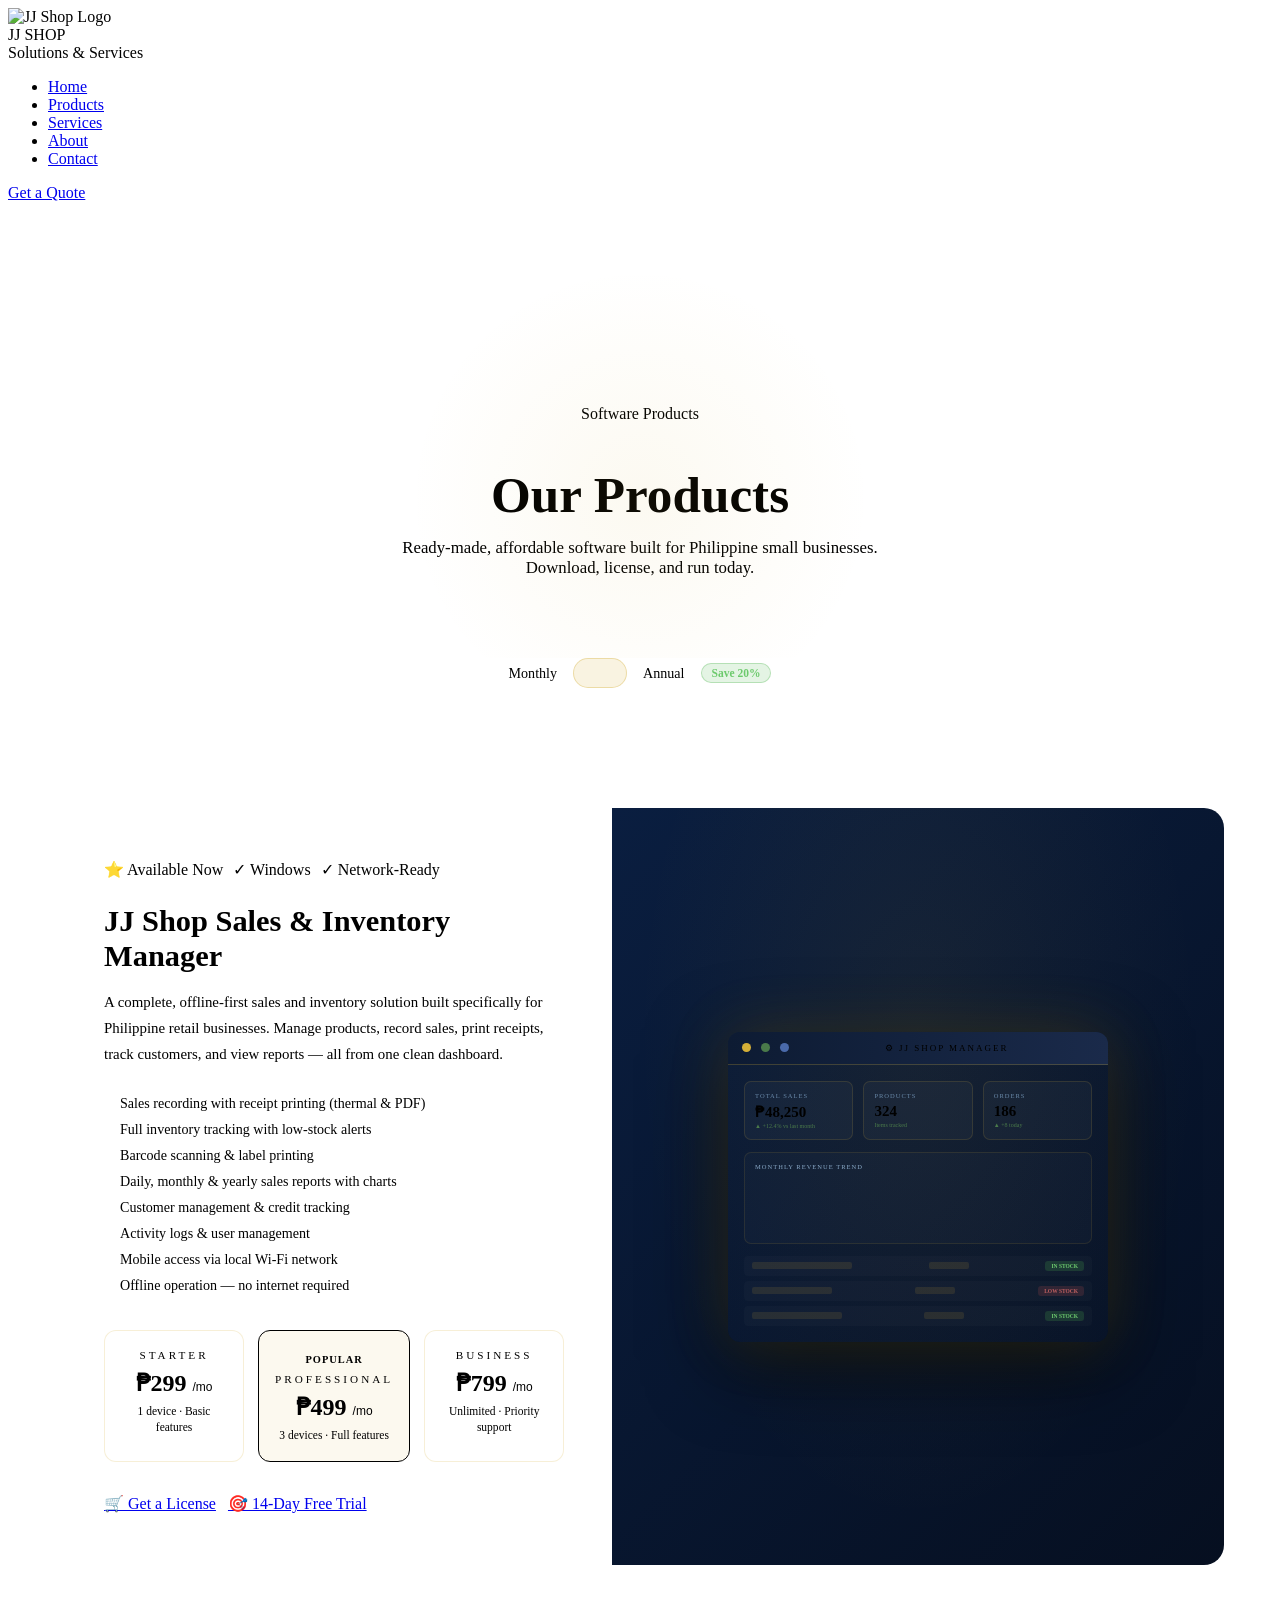
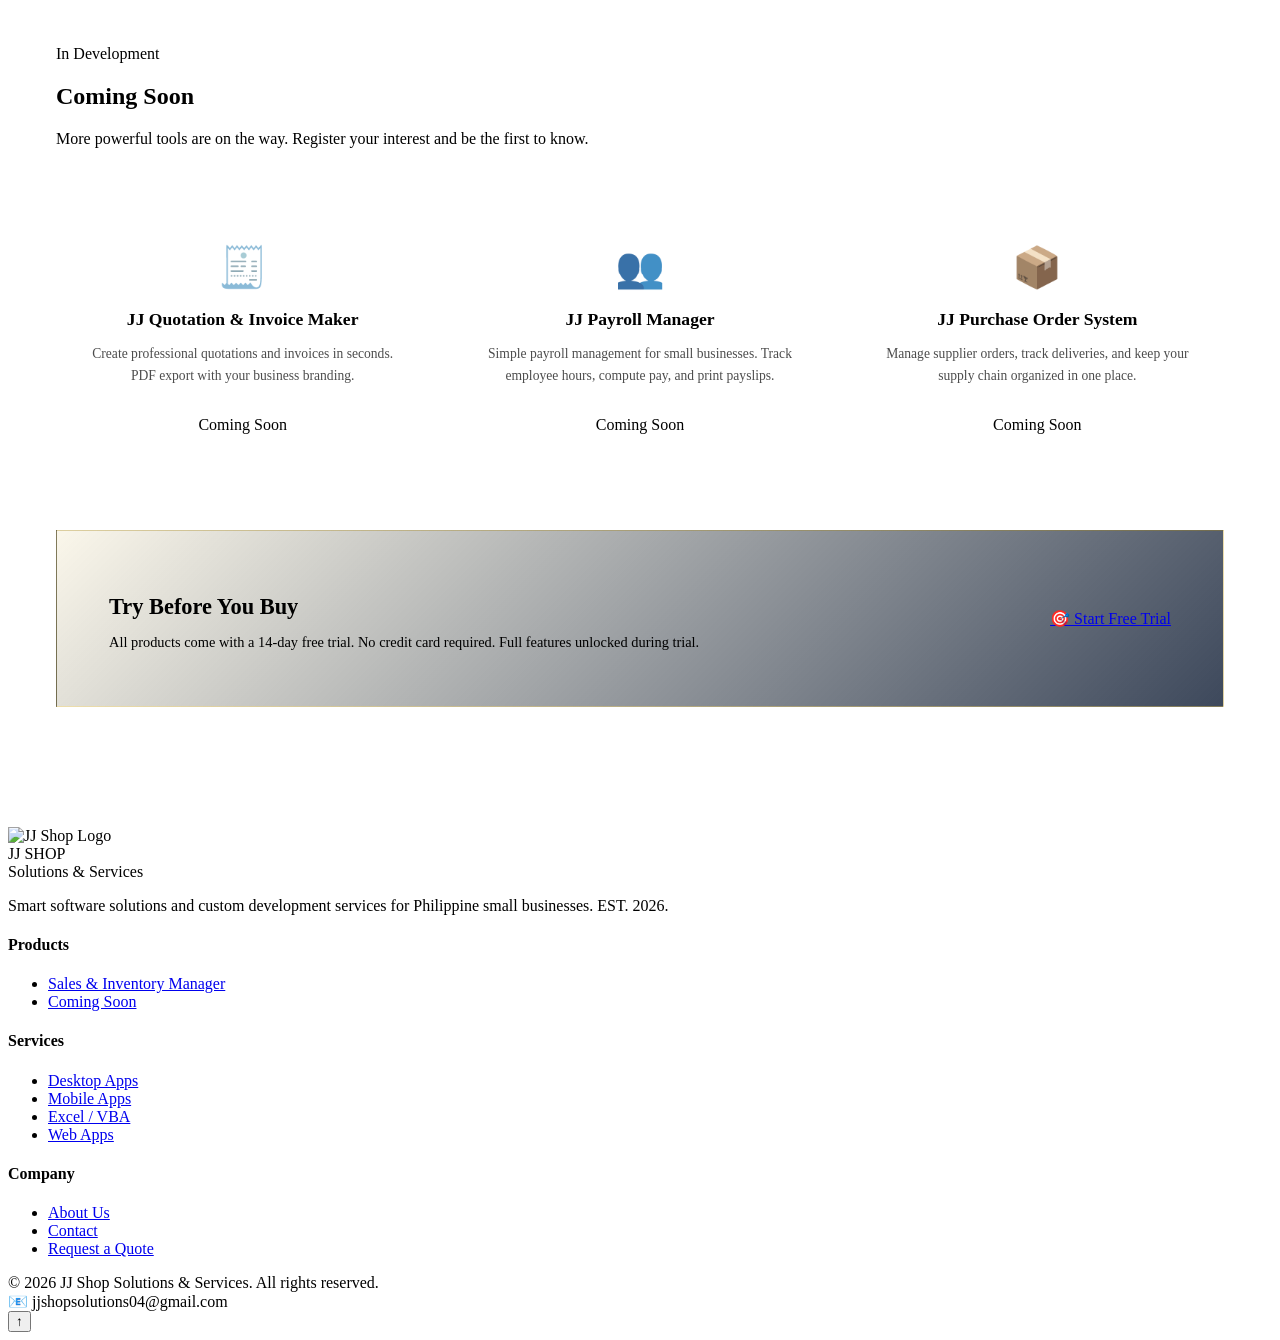
==== products.html @ ff776756 "Deploy website: products.html" ====
<!DOCTYPE html>
<html lang="en">
<head>
  <meta charset="UTF-8">
  <meta name="viewport" content="width=device-width, initial-scale=1.0">
  <title>Products — JJ Shop Solutions & Services</title>
  <meta name="description" content="Browse JJ Shop's ready-made business software. The Sales & Inventory Manager app is now available. More apps coming soon.">
  <link rel="icon" type="image/png" href="assets/img/icon-192.png">
  <link rel="stylesheet" href="assets/style.css">
  <style>
    /* PAGE HEADER */
    .page-hero {
      padding:160px 48px 80px; text-align:center;
      background:radial-gradient(ellipse at 50% 60%, var(--navy-mid) 0%, var(--navy) 70%);
      position:relative; z-index:1; overflow:hidden;
    }
    .page-hero h1 { font-size:clamp(2rem,4vw,3.2rem); margin-bottom:14px; }
    .page-hero p { font-size:1.05rem; color:var(--text-muted); max-width:540px; margin:0 auto; }
    .hero-glow { position:absolute; top:10%; left:50%; transform:translateX(-50%);
      width:500px; height:500px; pointer-events:none;
      background:radial-gradient(circle,rgba(212,175,55,0.07) 0%,transparent 65%); }

    /* PRICING TOGGLE */
    .pricing-toggle-wrap {
      display:flex; align-items:center; justify-content:center; gap:16px;
      margin:0 auto 60px; z-index:1; position:relative;
    }
    .toggle-label { font-size:0.88rem; color:var(--text-muted); font-weight:500; }
    .toggle-label.active { color:var(--gold); }
    .toggle-switch {
      width:52px; height:28px; background:rgba(212,175,55,0.15);
      border:1.5px solid rgba(212,175,55,0.35); border-radius:30px;
      cursor:pointer; position:relative; transition:var(--transition);
    }
    .toggle-switch::after {
      content:''; position:absolute; top:3px; left:3px;
      width:18px; height:18px; border-radius:50%;
      background:var(--gold); transition:var(--transition);
    }
    .toggle-switch.annual::after { transform:translateX(24px); }
    .save-badge {
      background:rgba(74,180,74,0.15); color:#6dca6d;
      border:1px solid rgba(74,180,74,0.3); border-radius:20px;
      padding:3px 10px; font-size:0.72rem; font-weight:600;
    }

    /* PRODUCTS SECTION */
    .products-section {
      padding:60px 48px 120px; max-width:1200px; margin:0 auto;
      position:relative; z-index:1;
    }

    /* PRODUCT CARD */
    .product-card {
      background:var(--glass); border:1px solid var(--glass-border);
      border-radius:20px; backdrop-filter:blur(20px);
      display:grid; grid-template-columns:1fr 1.1fr;
      overflow:hidden; margin-bottom:40px; transition:var(--transition);
    }
    .product-card:hover { box-shadow:0 16px 60px rgba(212,175,55,0.15); transform:translateY(-3px); }
    .product-info { padding:52px 48px; }
    .product-badges { display:flex; gap:10px; margin-bottom:20px; flex-wrap:wrap; }
    .product-title { font-size:1.9rem; margin-bottom:12px; }
    .product-desc { color:var(--text-muted); font-size:0.93rem; line-height:1.75; margin-bottom:28px; }
    .product-feats { display:flex; flex-direction:column; gap:9px; margin-bottom:36px; }
    .product-feat { display:flex; align-items:center; gap:10px; font-size:0.88rem; color:var(--text-muted); }
    .feat-dot { width:6px; height:6px; border-radius:50%; background:var(--gold); flex-shrink:0; }

    /* PRICING TIERS */
    .pricing-tiers {
      display:grid; grid-template-columns:1fr 1fr 1fr; gap:14px; margin-bottom:32px;
    }
    .tier {
      background:rgba(255,255,255,0.03); border:1px solid rgba(212,175,55,0.2);
      border-radius:12px; padding:18px 16px; text-align:center;
      transition:var(--transition); cursor:default;
    }
    .tier.featured { border-color:var(--gold); background:rgba(212,175,55,0.08); }
    .tier-name { font-size:0.7rem; letter-spacing:3px; text-transform:uppercase; color:var(--text-muted); margin-bottom:8px; }
    .tier.featured .tier-name { color:var(--gold); }
    .tier-price { font-family:'Cinzel',serif; font-size:1.5rem; color:var(--text); font-weight:700; }
    .tier-price span { font-size:0.75rem; color:var(--text-muted); font-family:'Outfit',sans-serif; font-weight:400; }
    .tier.featured .tier-price { color:var(--gold); }
    .tier-desc { font-size:0.72rem; color:var(--text-muted); margin-top:6px; line-height:1.4; }
    .tier-best { font-size:0.65rem; background:var(--gold); color:#000; border-radius:10px;
      padding:2px 8px; display:inline-block; margin-bottom:6px; font-weight:700; letter-spacing:1px; }

    .product-btns { display:flex; gap:12px; flex-wrap:wrap; }

    /* PRODUCT VISUAL */
    .product-visual {
      background:linear-gradient(135deg,#0a1e40 0%,#060f20 100%);
      display:flex; align-items:center; justify-content:center;
      padding:40px; border-left:1px solid var(--glass-border); position:relative; overflow:hidden;
    }
    .product-visual::before {
      content:''; position:absolute; inset:0;
      background:radial-gradient(ellipse at 50% 30%,rgba(212,175,55,0.07) 0%,transparent 65%);
    }
    .pv-screen {
      width:100%; max-width:380px;
      background:var(--navy-card); border-radius:12px;
      border:1.5px solid var(--navy-border); overflow:hidden;
      box-shadow:0 0 60px rgba(212,175,55,0.18), 0 20px 80px rgba(0,0,0,0.8);
      position:relative; z-index:1;
    }
    .pv-topbar {
      background:linear-gradient(90deg,#0d1b33,#1a2a4a);
      height:32px; display:flex; align-items:center; padding:0 14px;
      border-bottom:1px solid rgba(212,175,55,0.25); gap:10px;
    }
    .pv-dot { width:9px; height:9px; border-radius:50%; }
    .pv-brand { font-family:'Cinzel',serif; font-size:9px; color:var(--gold); letter-spacing:2px; margin-left:auto; margin-right:auto; }
    .pv-body { padding:16px; display:flex; flex-direction:column; gap:12px; }
    .pv-row { display:flex; gap:10px; }
    .pv-kpi {
      flex:1; background:rgba(255,255,255,0.03);
      border:1px solid rgba(212,175,55,0.15); border-radius:7px; padding:10px;
    }
    .pv-kl { font-size:6.5px; color:#6a8aaa; text-transform:uppercase; letter-spacing:1px; margin-bottom:4px; }
    .pv-kv { font-size:15px; font-weight:700; color:var(--gold); }
    .pv-ks { font-size:6px; color:#4a7a4a; margin-top:2px; }
    .pv-chart {
      background:rgba(255,255,255,0.02); border:1px solid rgba(212,175,55,0.12);
      border-radius:7px; padding:10px;
    }
    .pv-ct { font-size:6.5px; color:#8aaac8; text-transform:uppercase; letter-spacing:1px; margin-bottom:8px; }
    .pv-bars { display:flex; align-items:flex-end; height:55px; gap:5px; padding:0 2px; }
    .pv-bar { flex:1; border-radius:2px 2px 0 0; background:linear-gradient(180deg,var(--gold),rgba(212,175,55,0.25)); }
    .pv-bar.hi { background:linear-gradient(180deg,var(--gold-light),var(--gold)); }
    .pv-table { display:flex; flex-direction:column; gap:5px; }
    .pv-tr {
      display:flex; align-items:center; gap:6px; padding:5px 8px;
      background:rgba(255,255,255,0.02); border-radius:4px;
    }
    .pv-tc { height:7px; border-radius:2px; background:rgba(212,175,55,0.12); }
    .pv-badge {
      font-size:5.5px; padding:2px 6px; border-radius:3px;
      font-weight:700; margin-left:auto; white-space:nowrap;
    }
    .pv-badge.g { background:rgba(74,180,74,0.2); color:#6dca6d; }
    .pv-badge.r { background:rgba(180,74,74,0.2); color:#c06060; }

    /* COMING SOON GRID */
    .coming-grid {
      display:grid; grid-template-columns:repeat(3,1fr); gap:24px; margin-top:60px;
    }
    .coming-card {
      background:var(--glass); border:1px solid var(--glass-border);
      border-radius:var(--radius); padding:36px 32px; text-align:center;
      backdrop-filter:blur(20px); transition:var(--transition);
    }
    .coming-card:hover { transform:translateY(-4px); border-color:rgba(212,175,55,0.35); }
    .coming-icon { font-size:2.5rem; margin-bottom:16px; display:block;
      filter:grayscale(0.4); }
    .coming-card h3 { font-size:1.1rem; margin-bottom:10px; color:var(--text-muted); }
    .coming-card p { font-size:0.85rem; color:var(--text-muted); opacity:0.7; line-height:1.6; }
    .coming-card .badge-soon { margin-top:16px; display:inline-block; }

    /* TRIAL BANNER */
    .trial-banner {
      background:linear-gradient(135deg,rgba(212,175,55,0.1),rgba(13,27,51,0.8));
      border:1px solid rgba(212,175,55,0.35); border-radius:var(--radius);
      padding:40px 52px; display:flex; align-items:center;
      justify-content:space-between; gap:24px; flex-wrap:wrap;
      margin:60px 0 0; backdrop-filter:blur(20px);
    }
    .trial-text h3 { font-size:1.4rem; margin-bottom:8px; }
    .trial-text p { color:var(--text-muted); font-size:0.9rem; }

    @media(max-width:900px){
      .page-hero { padding:130px 24px 60px; }
      .product-card { grid-template-columns:1fr; }
      .product-visual { display:none; }
      .product-info { padding:36px 28px; }
      .pricing-tiers { grid-template-columns:1fr; }
      .coming-grid { grid-template-columns:1fr 1fr; }
      .products-section { padding:40px 24px 80px; }
      .trial-banner { padding:28px 24px; }
    }
    @media(max-width:560px){
      .coming-grid { grid-template-columns:1fr; }
    }
  </style>
</head>
<body>

<!-- NAVBAR -->
<nav class="navbar" id="navbar">
  <div class="nav-logo">
    <img src="assets/img/logo.png" alt="JJ Shop Logo">
    <div>
      <div class="nav-logo-text">JJ SHOP</div>
      <div class="nav-logo-sub">Solutions & Services</div>
    </div>
  </div>
  <ul class="nav-links" id="navLinks">
    <li><a href="index.html">Home</a></li>
    <li><a href="products.html" class="active">Products</a></li>
    <li><a href="services.html">Services</a></li>
    <li><a href="about.html">About</a></li>
    <li><a href="contact.html">Contact</a></li>
  </ul>
  <a href="contact.html" class="nav-cta">Get a Quote</a>
  <div class="nav-hamburger" id="hamburger" onclick="toggleNav()">
    <span></span><span></span><span></span>
  </div>
</nav>

<!-- PAGE HERO -->
<section class="page-hero">
  <div class="hero-glow"></div>
  <div class="particles" id="particles"></div>
  <div class="reveal">
    <div class="section-eyebrow">Software Products</div>
    <h1>Our <span class="gold-text">Products</span></h1>
    <p>Ready-made, affordable software built for Philippine small businesses. Download, license, and run today.</p>
  </div>
</section>

<!-- PRICING TOGGLE -->
<div class="pricing-toggle-wrap reveal">
  <span class="toggle-label active" id="lblMonthly">Monthly</span>
  <div class="toggle-switch" id="pricingToggle" onclick="togglePricing()"></div>
  <span class="toggle-label" id="lblAnnual">Annual</span>
  <span class="save-badge">Save 20%</span>
</div>

<!-- PRODUCTS -->
<div class="products-section">

  <!-- INVTY APP CARD -->
  <div class="product-card reveal">
    <div class="product-info">
      <div class="product-badges">
        <span class="badge badge-gold">⭐ Available Now</span>
        <span class="badge badge-green">✓ Windows</span>
        <span class="badge badge-green">✓ Network-Ready</span>
      </div>
      <h2 class="product-title"><span class="gold-text">JJ Shop</span> Sales &amp; Inventory Manager</h2>
      <p class="product-desc">A complete, offline-first sales and inventory solution built specifically for Philippine retail businesses. Manage products, record sales, print receipts, track customers, and view reports — all from one clean dashboard.</p>
      <div class="product-feats">
        <div class="product-feat"><div class="feat-dot"></div>Sales recording with receipt printing (thermal &amp; PDF)</div>
        <div class="product-feat"><div class="feat-dot"></div>Full inventory tracking with low-stock alerts</div>
        <div class="product-feat"><div class="feat-dot"></div>Barcode scanning &amp; label printing</div>
        <div class="product-feat"><div class="feat-dot"></div>Daily, monthly &amp; yearly sales reports with charts</div>
        <div class="product-feat"><div class="feat-dot"></div>Customer management &amp; credit tracking</div>
        <div class="product-feat"><div class="feat-dot"></div>Activity logs &amp; user management</div>
        <div class="product-feat"><div class="feat-dot"></div>Mobile access via local Wi-Fi network</div>
        <div class="product-feat"><div class="feat-dot"></div>Offline operation — no internet required</div>
      </div>

      <div class="pricing-tiers">
        <div class="tier">
          <div class="tier-name">Starter</div>
          <div class="tier-price" data-monthly="₱299" data-annual="₱239">₱299 <span>/mo</span></div>
          <div class="tier-desc">1 device · Basic features</div>
        </div>
        <div class="tier featured">
          <div class="tier-best">POPULAR</div>
          <div class="tier-name">Professional</div>
          <div class="tier-price" data-monthly="₱499" data-annual="₱399">₱499 <span>/mo</span></div>
          <div class="tier-desc">3 devices · Full features</div>
        </div>
        <div class="tier">
          <div class="tier-name">Business</div>
          <div class="tier-price" data-monthly="₱799" data-annual="₱639">₱799 <span>/mo</span></div>
          <div class="tier-desc">Unlimited · Priority support</div>
        </div>
      </div>

      <div class="product-btns">
        <a href="contact.html?product=invty" class="btn btn-primary">🛒 Get a License</a>
        <a href="contact.html?product=invty-trial" class="btn btn-outline">🎯 14-Day Free Trial</a>
      </div>
    </div>

    <div class="product-visual">
      <div class="pv-screen">
        <div class="pv-topbar">
          <div class="pv-dot" style="background:#d4af37;"></div>
          <div class="pv-dot" style="background:#4a7a4a;"></div>
          <div class="pv-dot" style="background:#4a6aaa;"></div>
          <div class="pv-brand">⚙ JJ SHOP MANAGER</div>
        </div>
        <div class="pv-body">
          <div class="pv-row">
            <div class="pv-kpi">
              <div class="pv-kl">Total Sales</div>
              <div class="pv-kv">₱48,250</div>
              <div class="pv-ks">▲ +12.4% vs last month</div>
            </div>
            <div class="pv-kpi">
              <div class="pv-kl">Products</div>
              <div class="pv-kv">324</div>
              <div class="pv-ks">Items tracked</div>
            </div>
            <div class="pv-kpi">
              <div class="pv-kl">Orders</div>
              <div class="pv-kv">186</div>
              <div class="pv-ks">▲ +8 today</div>
            </div>
          </div>
          <div class="pv-chart">
            <div class="pv-ct">Monthly Revenue Trend</div>
            <div class="pv-bars">
              <div class="pv-bar" style="height:35%;"></div>
              <div class="pv-bar" style="height:50%;"></div>
              <div class="pv-bar" style="height:42%;"></div>
              <div class="pv-bar" style="height:65%;"></div>
              <div class="pv-bar hi" style="height:80%;"></div>
              <div class="pv-bar" style="height:70%;"></div>
              <div class="pv-bar" style="height:75%;"></div>
              <div class="pv-bar hi" style="height:90%;"></div>
            </div>
          </div>
          <div class="pv-table">
            <div class="pv-tr">
              <div class="pv-tc" style="width:100px;"></div>
              <div class="pv-tc" style="width:40px;margin-left:auto;"></div>
              <div class="pv-badge g">IN STOCK</div>
            </div>
            <div class="pv-tr">
              <div class="pv-tc" style="width:80px;"></div>
              <div class="pv-tc" style="width:40px;margin-left:auto;"></div>
              <div class="pv-badge r">LOW STOCK</div>
            </div>
            <div class="pv-tr">
              <div class="pv-tc" style="width:90px;"></div>
              <div class="pv-tc" style="width:40px;margin-left:auto;"></div>
              <div class="pv-badge g">IN STOCK</div>
            </div>
          </div>
        </div>
      </div>
    </div>
  </div>

  <!-- COMING SOON -->
  <div id="coming-soon">
    <div class="section-header reveal" style="margin-top:80px;">
      <div class="section-eyebrow">In Development</div>
      <h2>Coming <span class="gold-text">Soon</span></h2>
      <p>More powerful tools are on the way. Register your interest and be the first to know.</p>
    </div>
    <div class="coming-grid">
      <div class="coming-card reveal">
        <span class="coming-icon">🧾</span>
        <h3>JJ Quotation & Invoice Maker</h3>
        <p>Create professional quotations and invoices in seconds. PDF export with your business branding.</p>
        <span class="badge badge-soon">Coming Soon</span>
      </div>
      <div class="coming-card reveal">
        <span class="coming-icon">👥</span>
        <h3>JJ Payroll Manager</h3>
        <p>Simple payroll management for small businesses. Track employee hours, compute pay, and print payslips.</p>
        <span class="badge badge-soon">Coming Soon</span>
      </div>
      <div class="coming-card reveal">
        <span class="coming-icon">📦</span>
        <h3>JJ Purchase Order System</h3>
        <p>Manage supplier orders, track deliveries, and keep your supply chain organized in one place.</p>
        <span class="badge badge-soon">Coming Soon</span>
      </div>
    </div>
  </div>

  <!-- TRIAL BANNER -->
  <div class="trial-banner reveal">
    <div class="trial-text">
      <h3><span class="gold-text">Try Before You Buy</span></h3>
      <p>All products come with a 14-day free trial. No credit card required. Full features unlocked during trial.</p>
    </div>
    <a href="contact.html?product=trial" class="btn btn-primary">🎯 Start Free Trial</a>
  </div>

</div>

<!-- FOOTER -->
<footer>
  <div class="footer-grid">
    <div>
      <div class="footer-brand-logo">
        <img src="assets/img/logo.png" alt="JJ Shop Logo">
        <div>
          <div class="footer-brand-name">JJ SHOP</div>
          <div class="footer-brand-sub">Solutions & Services</div>
        </div>
      </div>
      <p class="footer-desc">Smart software solutions and custom development services for Philippine small businesses. EST. 2026.</p>
    </div>
    <div class="footer-col">
      <h4>Products</h4>
      <ul>
        <li><a href="products.html">Sales & Inventory Manager</a></li>
        <li><a href="products.html#coming-soon">Coming Soon</a></li>
      </ul>
    </div>
    <div class="footer-col">
      <h4>Services</h4>
      <ul>
        <li><a href="services.html">Desktop Apps</a></li>
        <li><a href="services.html">Mobile Apps</a></li>
        <li><a href="services.html">Excel / VBA</a></li>
        <li><a href="services.html">Web Apps</a></li>
      </ul>
    </div>
    <div class="footer-col">
      <h4>Company</h4>
      <ul>
        <li><a href="about.html">About Us</a></li>
        <li><a href="contact.html">Contact</a></li>
        <li><a href="contact.html">Request a Quote</a></li>
      </ul>
    </div>
  </div>
  <div class="footer-bottom">
    <div class="footer-copy">© 2026 <span>JJ Shop Solutions & Services</span>. All rights reserved.</div>
    <div class="footer-copy">📧 jjshopsolutions04@gmail.com</div>
  </div>
</footer>

<button class="scroll-top" id="scrollTop" onclick="window.scrollTo({top:0,behavior:'smooth'})">↑</button>

<script>
  // Particles
  const pc=document.getElementById('particles');
  for(let i=0;i<12;i++){
    const p=document.createElement('div'); p.className='particle';
    const s=Math.random()*4+2;
    p.style.cssText=`width:${s}px;height:${s}px;left:${Math.random()*100}%;bottom:-20px;animation-duration:${Math.random()*12+8}s;animation-delay:${Math.random()*8}s;opacity:${Math.random()*0.4+0.1}`;
    pc.appendChild(p);
  }

  // Scroll reveal
  const obs=new IntersectionObserver(e=>e.forEach(x=>x.isIntersecting&&x.target.classList.add('visible')),{threshold:0.1});
  document.querySelectorAll('.reveal').forEach(el=>obs.observe(el));

  // Scroll top
  const st=document.getElementById('scrollTop');
  window.addEventListener('scroll',()=>{ st.classList.toggle('visible',window.scrollY>400); });

  // Hamburger
  function toggleNav(){ document.getElementById('navLinks').classList.toggle('open'); }

  // Navbar scroll
  window.addEventListener('scroll',()=>{
    document.getElementById('navbar').style.boxShadow=window.scrollY>50?'0 4px 30px rgba(0,0,0,0.5)':'none';
  });

  // Pricing toggle
  let isAnnual=false;
  function togglePricing(){
    isAnnual=!isAnnual;
    document.getElementById('pricingToggle').classList.toggle('annual',isAnnual);
    document.getElementById('lblMonthly').classList.toggle('active',!isAnnual);
    document.getElementById('lblAnnual').classList.toggle('active',isAnnual);
    document.querySelectorAll('.tier-price').forEach(el=>{
      const mv=el.dataset.monthly, av=el.dataset.annual;
      const suffix=isAnnual?'<span>/mo billed annually</span>':'<span>/mo</span>';
      el.innerHTML=(isAnnual?av:mv)+suffix;
    });
  }
</script>
</body>
</html>
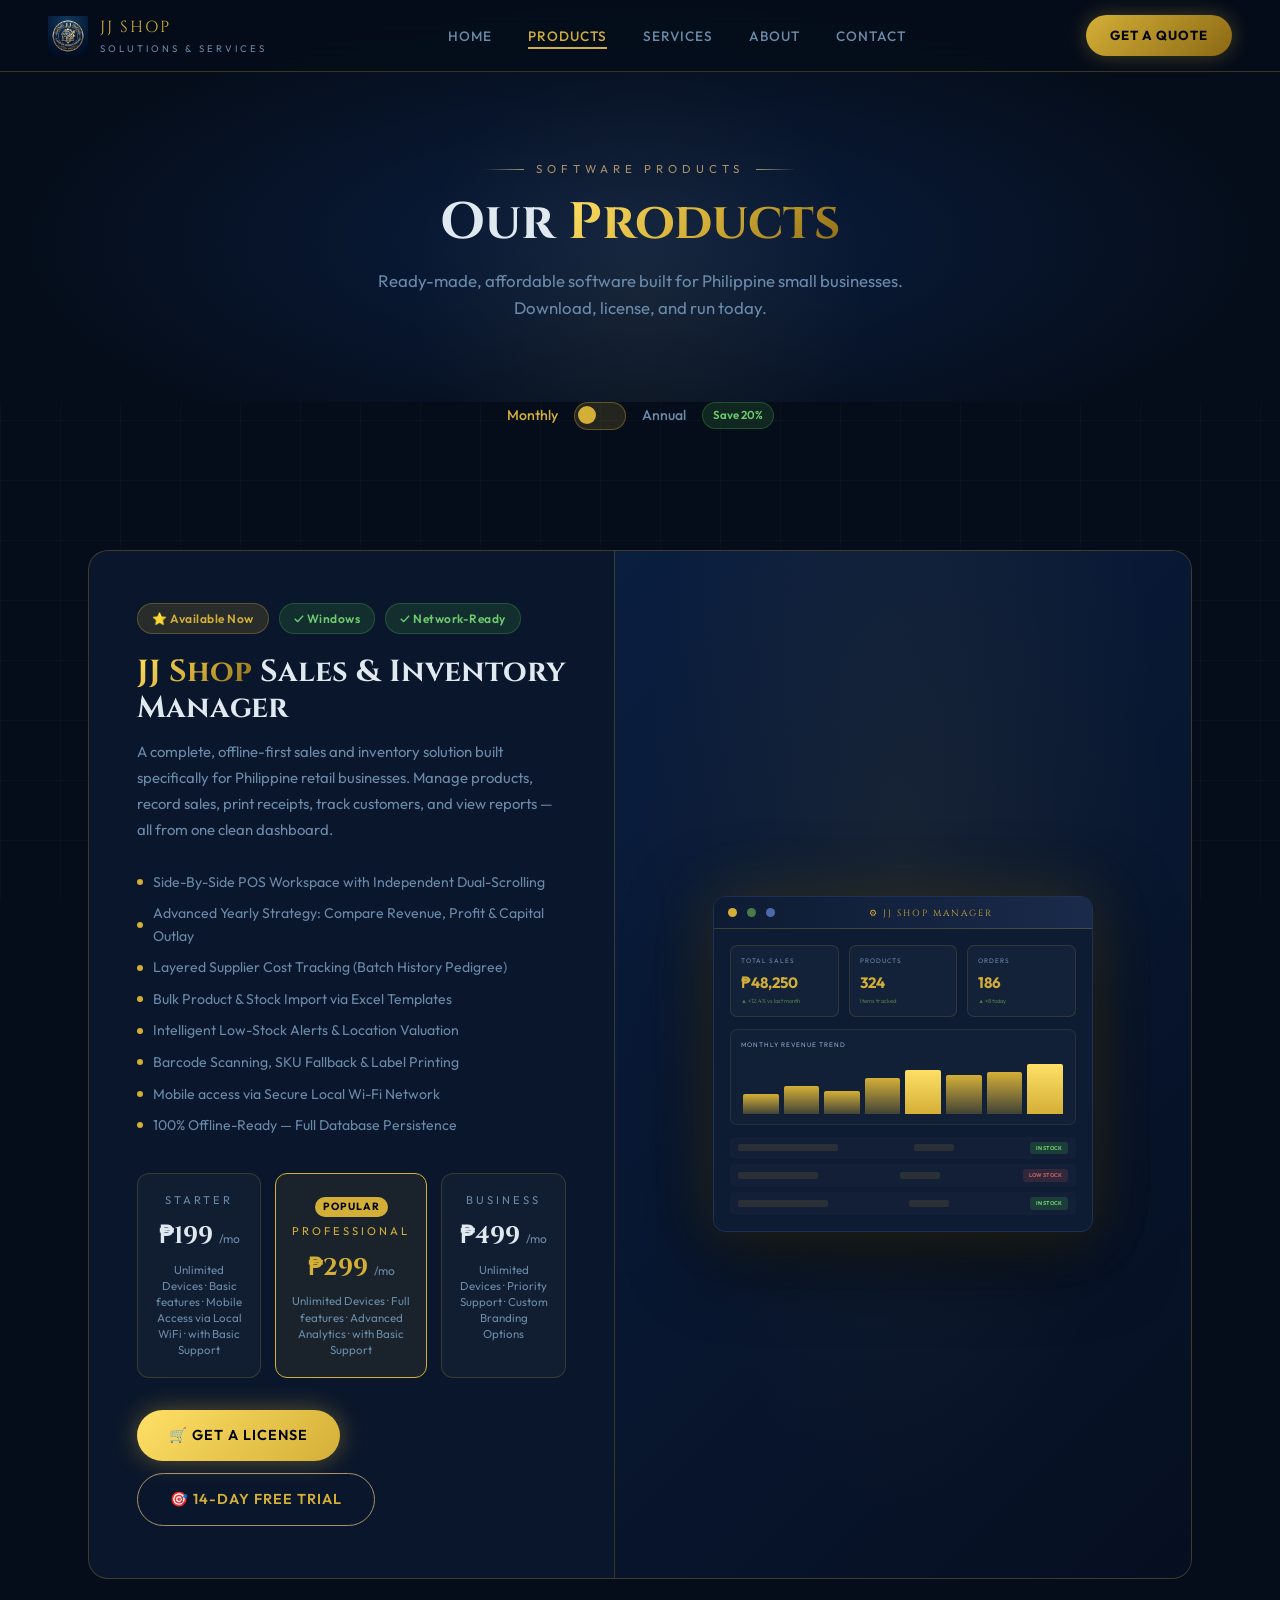
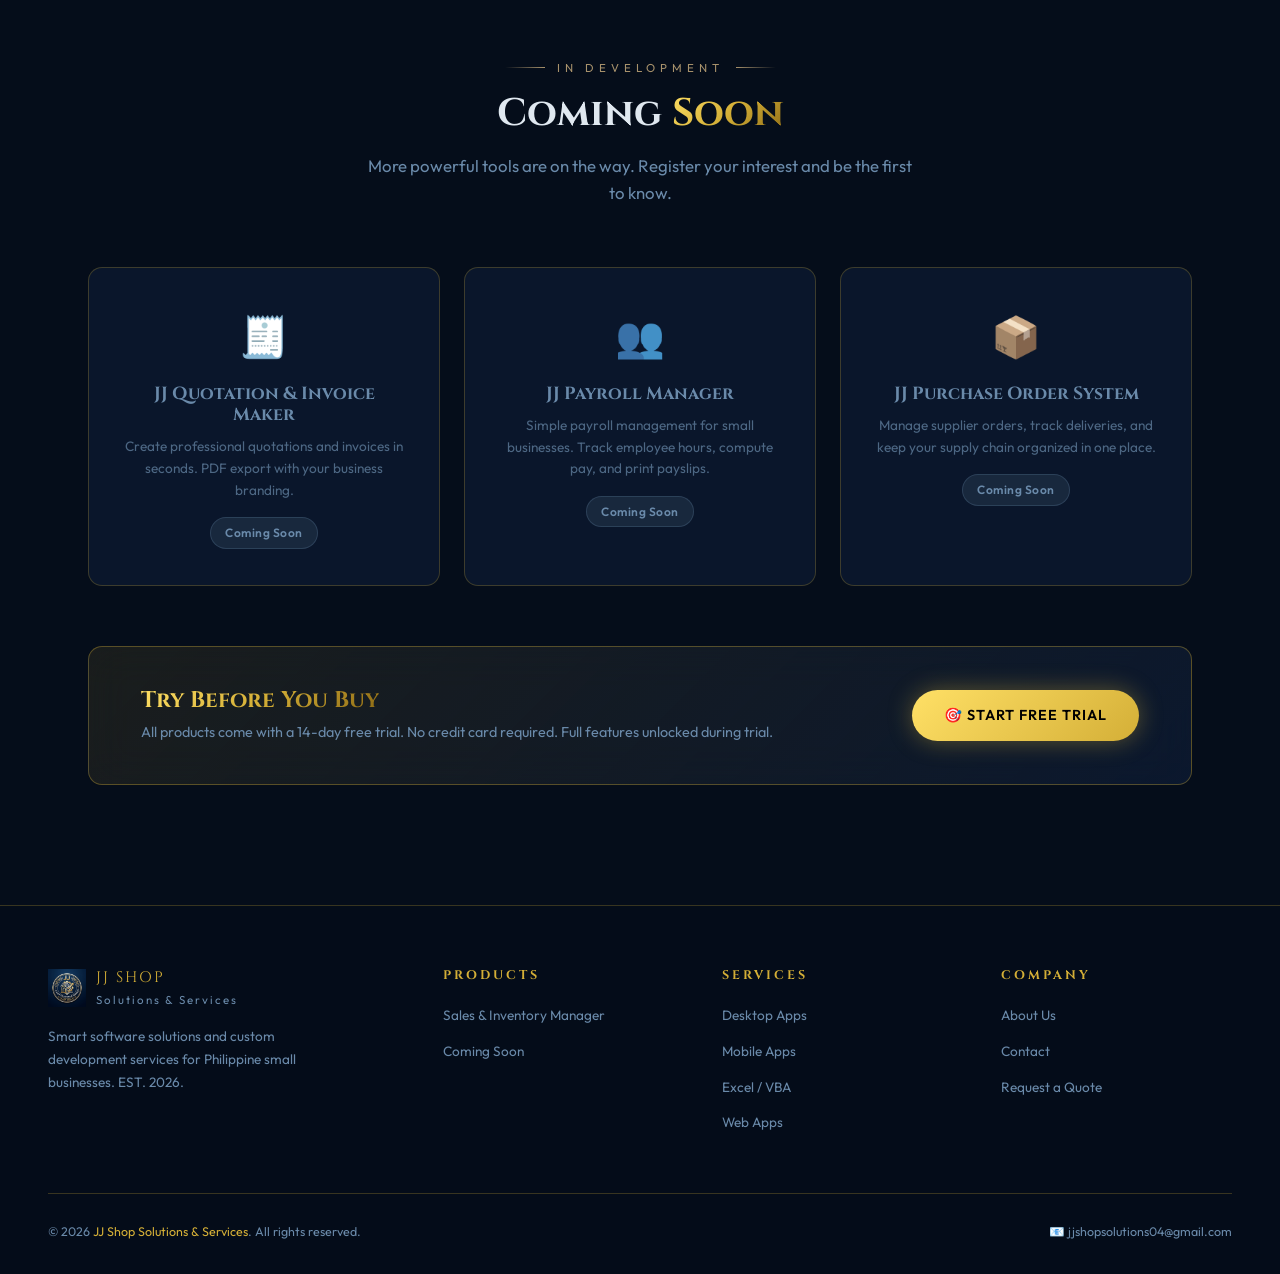
==== commit 849f2e56: "Add files via upload" ====
--- a/products.html
+++ b/products.html
@@ -240,32 +240,32 @@
       <h2 class="product-title"><span class="gold-text">JJ Shop</span> Sales &amp; Inventory Manager</h2>
       <p class="product-desc">A complete, offline-first sales and inventory solution built specifically for Philippine retail businesses. Manage products, record sales, print receipts, track customers, and view reports — all from one clean dashboard.</p>
       <div class="product-feats">
-        <div class="product-feat"><div class="feat-dot"></div>Sales recording with receipt printing (thermal &amp; PDF)</div>
-        <div class="product-feat"><div class="feat-dot"></div>Full inventory tracking with low-stock alerts</div>
-        <div class="product-feat"><div class="feat-dot"></div>Barcode scanning &amp; label printing</div>
-        <div class="product-feat"><div class="feat-dot"></div>Daily, monthly &amp; yearly sales reports with charts</div>
-        <div class="product-feat"><div class="feat-dot"></div>Customer management &amp; credit tracking</div>
-        <div class="product-feat"><div class="feat-dot"></div>Activity logs &amp; user management</div>
-        <div class="product-feat"><div class="feat-dot"></div>Mobile access via local Wi-Fi network</div>
-        <div class="product-feat"><div class="feat-dot"></div>Offline operation — no internet required</div>
+        <div class="product-feat"><div class="feat-dot"></div>Side-By-Side POS Workspace with Independent Dual-Scrolling</div>
+        <div class="product-feat"><div class="feat-dot"></div>Advanced Yearly Strategy: Compare Revenue, Profit & Capital Outlay</div>
+        <div class="product-feat"><div class="feat-dot"></div>Layered Supplier Cost Tracking (Batch History Pedigree)</div>
+        <div class="product-feat"><div class="feat-dot"></div>Bulk Product & Stock Import via Excel Templates</div>
+        <div class="product-feat"><div class="feat-dot"></div>Intelligent Low-Stock Alerts & Location Valuation</div>
+        <div class="product-feat"><div class="feat-dot"></div>Barcode Scanning, SKU Fallback & Label Printing</div>
+        <div class="product-feat"><div class="feat-dot"></div>Mobile access via Secure Local Wi-Fi Network</div>
+        <div class="product-feat"><div class="feat-dot"></div>100% Offline-Ready — Full Database Persistence</div>
       </div>
 
       <div class="pricing-tiers">
         <div class="tier">
           <div class="tier-name">Starter</div>
-          <div class="tier-price" data-monthly="₱299" data-annual="₱239">₱299 <span>/mo</span></div>
-          <div class="tier-desc">1 device · Basic features</div>
+          <div class="tier-price" data-monthly="₱199" data-annual="₱159">₱199 <span>/mo</span></div>
+          <div class="tier-desc">Unlimited Devices · Basic features · Mobile Access via Local WiFi · with Basic Support</div>
         </div>
         <div class="tier featured">
           <div class="tier-best">POPULAR</div>
           <div class="tier-name">Professional</div>
-          <div class="tier-price" data-monthly="₱499" data-annual="₱399">₱499 <span>/mo</span></div>
-          <div class="tier-desc">3 devices · Full features</div>
+          <div class="tier-price" data-monthly="₱299" data-annual="₱239">₱299 <span>/mo</span></div>
+          <div class="tier-desc">Unlimited Devices · Full features · Advanced Analytics · with Basic Support</div>
         </div>
         <div class="tier">
           <div class="tier-name">Business</div>
-          <div class="tier-price" data-monthly="₱799" data-annual="₱639">₱799 <span>/mo</span></div>
-          <div class="tier-desc">Unlimited · Priority support</div>
+          <div class="tier-price" data-monthly="₱499" data-annual="₱399">₱499 <span>/mo</span></div>
+          <div class="tier-desc">Unlimited Devices · Priority Support · Custom Branding Options</div>
         </div>
       </div>
 
--- a/assets/style.css
+++ b/assets/style.css
@@ -0,0 +1,317 @@
+/* ==============================================
+   JJ SHOP SOLUTIONS & SERVICES — DESIGN SYSTEM
+   ============================================== */
+
+@import url('https://fonts.googleapis.com/css2?family=Cinzel:wght@400;600;700;900&family=Outfit:wght@300;400;500;600;700&display=swap');
+
+/* ── TOKENS ── */
+:root {
+  --gold:       #d4af37;
+  --gold-light: #ffe066;
+  --gold-dim:   #a8926c;
+  --navy:       #050d1a;
+  --navy-mid:   #0a1e40;
+  --navy-card:  #0d1b33;
+  --navy-border:#1e3055;
+  --text:       #e0e8f0;
+  --text-muted: #6a8aaa;
+  --glass:      rgba(13,27,51,0.72);
+  --glass-border: rgba(212,175,55,0.25);
+  --radius:     14px;
+  --radius-sm:  8px;
+  --shadow:     0 8px 40px rgba(0,0,0,0.6);
+  --transition: 0.3s cubic-bezier(0.4,0,0.2,1);
+}
+
+/* ── RESET ── */
+*, *::before, *::after { margin:0; padding:0; box-sizing:border-box; }
+html { scroll-behavior:smooth; }
+body {
+  font-family:'Outfit', sans-serif;
+  background:var(--navy);
+  color:var(--text);
+  line-height:1.6;
+  overflow-x:hidden;
+}
+img { max-width:100%; display:block; }
+a { text-decoration:none; color:inherit; }
+ul { list-style:none; }
+
+/* ── BACKGROUND GRID ── */
+body::before {
+  content:'';
+  position:fixed; inset:0; z-index:0; pointer-events:none;
+  background-image:
+    linear-gradient(rgba(212,175,55,0.03) 1px, transparent 1px),
+    linear-gradient(90deg, rgba(212,175,55,0.03) 1px, transparent 1px);
+  background-size:60px 60px;
+}
+
+/* ── TYPOGRAPHY ── */
+.cinzel { font-family:'Cinzel', serif; }
+h1,h2,h3 { font-family:'Cinzel', serif; line-height:1.2; }
+.gold-text {
+  background:linear-gradient(135deg, var(--gold-light) 0%, var(--gold) 50%, #8b6914 100%);
+  -webkit-background-clip:text; -webkit-text-fill-color:transparent;
+  background-clip:text;
+}
+.section-eyebrow {
+  font-size:0.72rem; letter-spacing:5px; text-transform:uppercase;
+  color:var(--gold-dim); display:flex; align-items:center; gap:12px;
+  justify-content:center; margin-bottom:14px;
+}
+.section-eyebrow::before,.section-eyebrow::after {
+  content:''; flex:0 0 40px; height:1px;
+  background:linear-gradient(90deg,transparent,var(--gold-dim));
+}
+.section-eyebrow::after { background:linear-gradient(90deg,var(--gold-dim),transparent); }
+
+/* ── NAVBAR ── */
+.navbar {
+  position:fixed; top:0; left:0; right:0; z-index:1000;
+  padding:0 48px;
+  background:rgba(5,13,26,0.85);
+  backdrop-filter:blur(20px);
+  border-bottom:1px solid var(--glass-border);
+  display:flex; align-items:center; height:72px;
+  transition:var(--transition);
+}
+.nav-logo { display:flex; align-items:center; gap:12px; }
+.nav-logo img { height:40px; width:40px; object-fit:contain; }
+.nav-logo-text { font-family:'Cinzel',serif; font-size:1rem; color:var(--gold); letter-spacing:2px; }
+.nav-logo-sub { font-size:0.6rem; color:var(--text-muted); letter-spacing:3px; text-transform:uppercase; }
+.nav-links { display:flex; gap:36px; margin:0 auto; }
+.nav-links a {
+  font-size:0.85rem; font-weight:500; letter-spacing:1px;
+  color:var(--text-muted); text-transform:uppercase;
+  transition:var(--transition); position:relative; padding-bottom:4px;
+}
+.nav-links a::after {
+  content:''; position:absolute; bottom:0; left:0; width:0; height:1.5px;
+  background:var(--gold); transition:var(--transition);
+}
+.nav-links a:hover, .nav-links a.active { color:var(--gold); }
+.nav-links a:hover::after, .nav-links a.active::after { width:100%; }
+.nav-cta {
+  padding:10px 24px; border-radius:30px;
+  background:linear-gradient(135deg, var(--gold), #8b6914);
+  color:#000; font-weight:700; font-size:0.82rem;
+  letter-spacing:1px; text-transform:uppercase;
+  transition:var(--transition); box-shadow:0 0 20px rgba(212,175,55,0.3);
+}
+.nav-cta:hover { transform:translateY(-2px); box-shadow:0 4px 30px rgba(212,175,55,0.5); }
+.nav-hamburger { display:none; flex-direction:column; gap:5px; cursor:pointer; padding:4px; }
+.nav-hamburger span { display:block; width:24px; height:2px; background:var(--gold); border-radius:2px; transition:var(--transition); }
+
+/* ── BUTTONS ── */
+.btn {
+  display:inline-flex; align-items:center; gap:8px;
+  padding:14px 32px; border-radius:30px; font-weight:600;
+  font-size:0.9rem; letter-spacing:1px; text-transform:uppercase;
+  cursor:pointer; transition:var(--transition); border:none; outline:none;
+}
+.btn-primary {
+  background:linear-gradient(135deg, var(--gold-light), var(--gold));
+  color:#000; box-shadow:0 0 24px rgba(212,175,55,0.4);
+}
+.btn-primary:hover { transform:translateY(-3px); box-shadow:0 8px 40px rgba(212,175,55,0.6); }
+.btn-outline {
+  background:transparent; color:var(--gold);
+  border:1.5px solid var(--gold-dim);
+}
+.btn-outline:hover {
+  background:rgba(212,175,55,0.1); border-color:var(--gold);
+  transform:translateY(-3px);
+}
+
+/* ── DIVIDER ── */
+.gold-divider {
+  display:flex; align-items:center; gap:14px; margin:20px auto;
+  max-width:400px;
+}
+.gold-divider::before,.gold-divider::after {
+  content:''; flex:1; height:1px;
+  background:linear-gradient(90deg,transparent,var(--gold-dim));
+}
+.gold-divider::after { background:linear-gradient(90deg,var(--gold-dim),transparent); }
+.gold-divider span {
+  width:8px; height:8px; background:var(--gold);
+  transform:rotate(45deg); flex-shrink:0;
+}
+
+/* ── CARDS ── */
+.card {
+  background:var(--glass);
+  border:1px solid var(--glass-border);
+  border-radius:var(--radius);
+  backdrop-filter:blur(20px);
+  transition:var(--transition);
+}
+.card:hover {
+  border-color:rgba(212,175,55,0.5);
+  transform:translateY(-4px);
+  box-shadow:0 12px 40px rgba(212,175,55,0.15);
+}
+
+/* ── SECTION ── */
+.section { position:relative; z-index:1; }
+.section-header { text-align:center; margin-bottom:60px; }
+.section-header h2 { font-size:2.4rem; margin-bottom:16px; }
+.section-header p { color:var(--text-muted); max-width:560px; margin:0 auto; font-size:1.05rem; }
+
+/* ── FOOTER ── */
+footer {
+  background:rgba(5,13,26,0.95);
+  border-top:1px solid var(--glass-border);
+  padding:60px 48px 32px;
+  position:relative; z-index:1;
+}
+.footer-grid {
+  display:grid; grid-template-columns:1.5fr 1fr 1fr 1fr;
+  gap:48px; margin-bottom:48px;
+}
+.footer-brand-logo { display:flex; align-items:center; gap:10px; margin-bottom:16px; }
+.footer-brand-logo img { height:38px; width:38px; object-fit:contain; }
+.footer-brand-name { font-family:'Cinzel',serif; font-size:0.95rem; color:var(--gold); letter-spacing:2px; }
+.footer-brand-sub { font-size:0.72rem; color:var(--text-muted); letter-spacing:2px; }
+.footer-desc { font-size:0.85rem; color:var(--text-muted); line-height:1.7; max-width:260px; }
+.footer-col h4 { font-family:'Cinzel',serif; font-size:0.78rem; color:var(--gold); letter-spacing:3px; text-transform:uppercase; margin-bottom:16px; }
+.footer-col ul li { margin-bottom:10px; }
+.footer-col ul li a { font-size:0.85rem; color:var(--text-muted); transition:var(--transition); }
+.footer-col ul li a:hover { color:var(--gold); padding-left:4px; }
+.footer-bottom {
+  border-top:1px solid var(--glass-border); padding-top:28px;
+  display:flex; justify-content:space-between; align-items:center;
+  flex-wrap:wrap; gap:12px;
+}
+.footer-copy { font-size:0.78rem; color:var(--text-muted); }
+.footer-copy span { color:var(--gold); }
+
+/* ── CORNER DECORATION ── */
+.corner-deco {
+  position:absolute; width:36px; height:36px;
+  border-color:rgba(212,175,55,0.3); border-style:solid;
+}
+.corner-deco.tl { top:24px; left:24px; border-width:1.5px 0 0 1.5px; }
+.corner-deco.tr { top:24px; right:24px; border-width:1.5px 1.5px 0 0; }
+.corner-deco.bl { bottom:24px; left:24px; border-width:0 0 1.5px 1.5px; }
+.corner-deco.br { bottom:24px; right:24px; border-width:0 1.5px 1.5px 0; }
+
+/* ── SCROLL REVEAL ── */
+.reveal {
+  opacity:0; transform:translateY(24px);
+  transition:opacity 0.7s ease, transform 0.7s ease;
+}
+.reveal.visible { opacity:1; transform:translateY(0); }
+
+/* ── HERO ── */
+.hero {
+  min-height:100vh; display:flex; align-items:center;
+  padding:120px 48px 80px;
+  background:radial-gradient(ellipse at 50% 60%, var(--navy-mid) 0%, var(--navy) 70%);
+  position:relative; z-index:1; overflow:hidden;
+}
+.hero-glow {
+  position:absolute; top:20%; left:50%; transform:translateX(-50%);
+  width:600px; height:600px;
+  background:radial-gradient(circle, rgba(212,175,55,0.08) 0%, transparent 65%);
+  pointer-events:none;
+}
+.hero-content { max-width:1200px; margin:0 auto; text-align:center; }
+.hero h1 {
+  font-size:clamp(2.4rem, 5vw, 4.2rem);
+  margin-bottom:24px; letter-spacing:1px;
+}
+.hero-tagline {
+  font-size:1.15rem; color:var(--text-muted);
+  max-width:600px; margin:0 auto 44px; font-weight:300;
+}
+.hero-btns { display:flex; gap:16px; justify-content:center; flex-wrap:wrap; }
+.hero-badge {
+  display:inline-block; margin-bottom:20px;
+  padding:6px 20px; border-radius:30px;
+  border:1px solid rgba(212,175,55,0.4);
+  background:rgba(212,175,55,0.07);
+  font-size:0.72rem; letter-spacing:4px; color:var(--gold-dim);
+  text-transform:uppercase;
+}
+
+/* ── FLOATING DOTS ANIMATION ── */
+.particles {
+  position:absolute; inset:0; pointer-events:none; overflow:hidden;
+}
+.particle {
+  position:absolute; border-radius:50%;
+  background:radial-gradient(circle, rgba(212,175,55,0.6), transparent);
+  animation:float linear infinite;
+}
+@keyframes float {
+  0%   { transform:translateY(0) scale(1); opacity:0; }
+  10%  { opacity:1; }
+  90%  { opacity:0.4; }
+  100% { transform:translateY(-100vh) scale(0.3); opacity:0; }
+}
+
+/* ── RESPONSIVE ── */
+@media (max-width: 900px) {
+  .navbar { padding:0 24px; }
+  .nav-links { display:none; }
+  .nav-hamburger { display:flex; }
+  .nav-links.open {
+    display:flex; flex-direction:column; position:fixed;
+    top:72px; left:0; right:0; background:rgba(5,13,26,0.98);
+    padding:32px; gap:24px; border-bottom:1px solid var(--glass-border);
+  }
+  .hero { padding:120px 24px 60px; }
+  .footer-grid { grid-template-columns:1fr 1fr; gap:32px; }
+  .footer-bottom { flex-direction:column; text-align:center; }
+}
+@media (max-width: 560px) {
+  .footer-grid { grid-template-columns:1fr; }
+  .hero h1 { font-size:2rem; }
+}
+
+/* ── BADGE PILLS ── */
+.badge {
+  display:inline-flex; align-items:center; gap:6px;
+  padding:5px 14px; border-radius:20px; font-size:0.75rem;
+  font-weight:600; letter-spacing:0.5px;
+}
+.badge-gold { background:rgba(212,175,55,0.15); color:var(--gold); border:1px solid rgba(212,175,55,0.3); }
+.badge-green { background:rgba(74,180,74,0.15); color:#6dca6d; border:1px solid rgba(74,180,74,0.3); }
+.badge-soon { background:rgba(106,138,170,0.15); color:var(--text-muted); border:1px solid rgba(106,138,170,0.25); }
+
+/* ── NOTICE BANNER ── */
+.notice-banner {
+  position:fixed; bottom:24px; right:24px; z-index:999;
+  background:var(--glass); border:1px solid var(--glass-border);
+  backdrop-filter:blur(20px); border-radius:var(--radius);
+  padding:16px 20px; max-width:300px; font-size:0.82rem;
+  color:var(--text-muted); line-height:1.5;
+  box-shadow:0 8px 40px rgba(0,0,0,0.5);
+  animation:slideIn 0.5s ease;
+}
+.notice-banner strong { color:var(--gold); }
+.notice-close {
+  position:absolute; top:8px; right:12px; cursor:pointer;
+  color:var(--text-muted); font-size:1rem; line-height:1;
+}
+.notice-close:hover { color:var(--gold); }
+@keyframes slideIn {
+  from { opacity:0; transform:translateY(20px); }
+  to   { opacity:1; transform:translateY(0); }
+}
+
+/* ── SCROLL TO TOP ── */
+.scroll-top {
+  position:fixed; bottom:24px; left:24px; z-index:999;
+  width:44px; height:44px; border-radius:50%;
+  background:linear-gradient(135deg,var(--gold),#8b6914);
+  color:#000; font-size:1.1rem; cursor:pointer;
+  display:flex; align-items:center; justify-content:center;
+  box-shadow:0 4px 20px rgba(212,175,55,0.4);
+  transition:var(--transition); opacity:0; pointer-events:none;
+  border:none;
+}
+.scroll-top.visible { opacity:1; pointer-events:all; }
+.scroll-top:hover { transform:translateY(-3px); box-shadow:0 8px 30px rgba(212,175,55,0.6); }
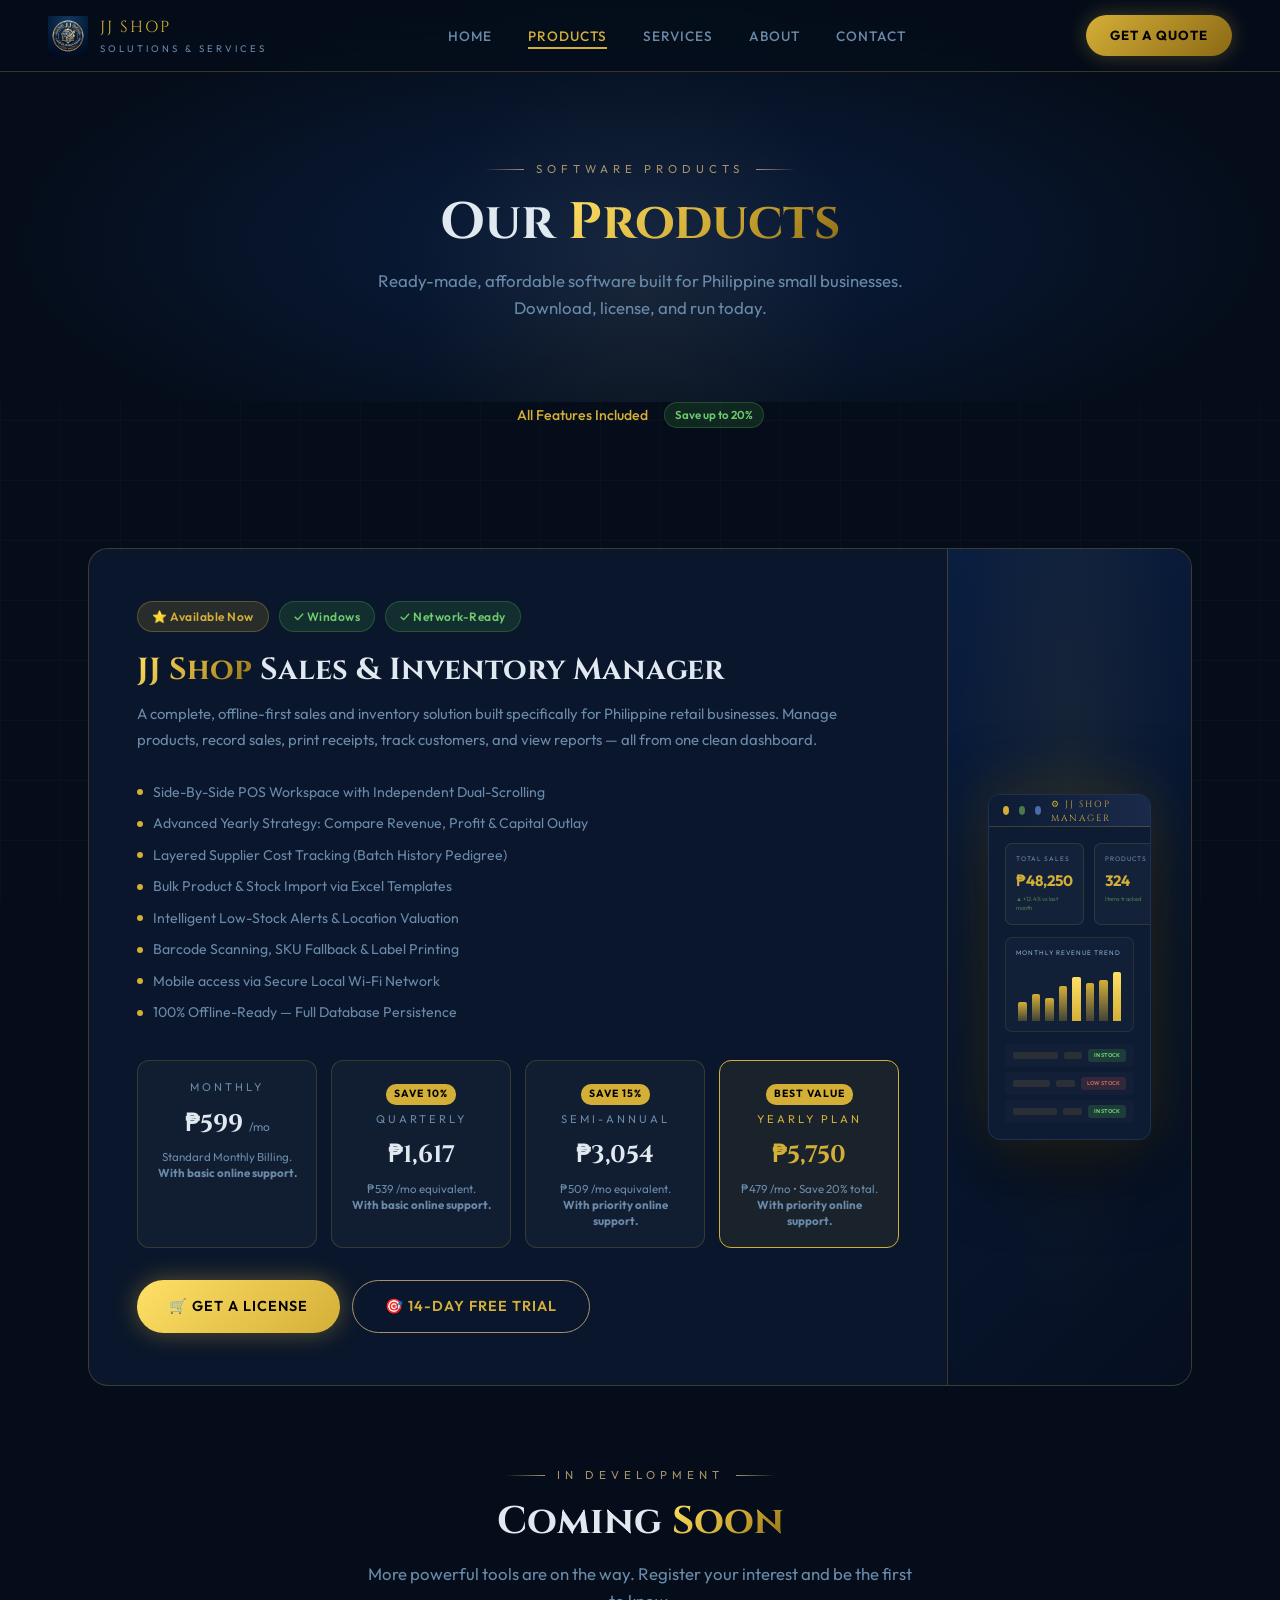
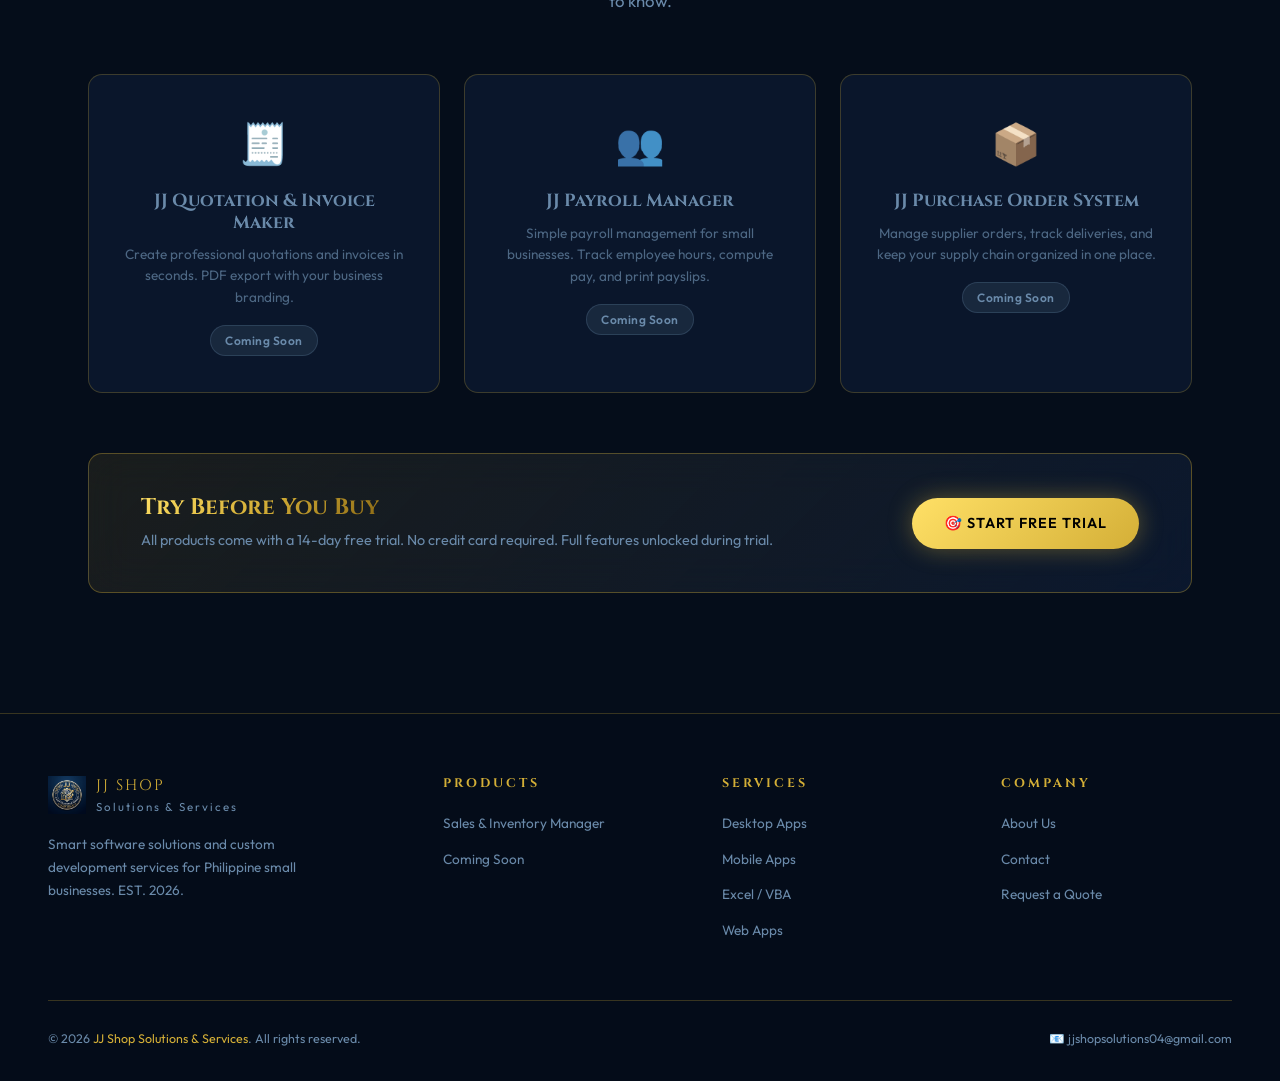
==== commit 9f0e24da: "Add files via upload" ====
--- a/products.html
+++ b/products.html
@@ -218,12 +218,10 @@
   </div>
 </section>
 
-<!-- PRICING TOGGLE -->
+<!-- PRICING TOGGLE (MODIFIED) -->
 <div class="pricing-toggle-wrap reveal">
-  <span class="toggle-label active" id="lblMonthly">Monthly</span>
-  <div class="toggle-switch" id="pricingToggle" onclick="togglePricing()"></div>
-  <span class="toggle-label" id="lblAnnual">Annual</span>
-  <span class="save-badge">Save 20%</span>
+  <span class="toggle-label active" style="color:var(--gold);">All Features Included</span>
+  <span class="save-badge">Save up to 20%</span>
 </div>
 
 <!-- PRODUCTS -->
@@ -250,22 +248,29 @@
         <div class="product-feat"><div class="feat-dot"></div>100% Offline-Ready — Full Database Persistence</div>
       </div>
 
-      <div class="pricing-tiers">
+      <div class="pricing-tiers" style="grid-template-columns: repeat(auto-fit, minmax(180px, 1fr)); max-width: 900px; margin-left: 0;">
         <div class="tier">
-          <div class="tier-name">Starter</div>
-          <div class="tier-price" data-monthly="₱199" data-annual="₱159">₱199 <span>/mo</span></div>
-          <div class="tier-desc">Unlimited Devices · Basic features · Mobile Access via Local WiFi · with Basic Support</div>
+          <div class="tier-name">Monthly</div>
+          <div class="tier-price">₱599 <span>/mo</span></div>
+          <div class="tier-desc">Standard Monthly Billing.<br><strong>With basic online support.</strong></div>
+        </div>
+        <div class="tier">
+          <div class="tier-best">SAVE 10%</div>
+          <div class="tier-name">Quarterly</div>
+          <div class="tier-price">₱1,617</div>
+          <div class="tier-desc">₱539 /mo equivalent.<br><strong>With basic online support.</strong></div>
+        </div>
+        <div class="tier">
+          <div class="tier-best">SAVE 15%</div>
+          <div class="tier-name">Semi-Annual</div>
+          <div class="tier-price">₱3,054</div>
+          <div class="tier-desc">₱509 /mo equivalent.<br><strong>With priority online support.</strong></div>
         </div>
         <div class="tier featured">
-          <div class="tier-best">POPULAR</div>
-          <div class="tier-name">Professional</div>
-          <div class="tier-price" data-monthly="₱299" data-annual="₱239">₱299 <span>/mo</span></div>
-          <div class="tier-desc">Unlimited Devices · Full features · Advanced Analytics · with Basic Support</div>
-        </div>
-        <div class="tier">
-          <div class="tier-name">Business</div>
-          <div class="tier-price" data-monthly="₱499" data-annual="₱399">₱499 <span>/mo</span></div>
-          <div class="tier-desc">Unlimited Devices · Priority Support · Custom Branding Options</div>
+          <div class="tier-best">BEST VALUE</div>
+          <div class="tier-name">Yearly Plan</div>
+          <div class="tier-price" style="color:var(--gold);">₱5,750</div>
+          <div class="tier-desc">₱479 /mo • Save 20% total.<br><strong>With priority online support.</strong></div>
         </div>
       </div>
 
@@ -448,19 +453,8 @@
     document.getElementById('navbar').style.boxShadow=window.scrollY>50?'0 4px 30px rgba(0,0,0,0.5)':'none';
   });
 
-  // Pricing toggle
-  let isAnnual=false;
-  function togglePricing(){
-    isAnnual=!isAnnual;
-    document.getElementById('pricingToggle').classList.toggle('annual',isAnnual);
-    document.getElementById('lblMonthly').classList.toggle('active',!isAnnual);
-    document.getElementById('lblAnnual').classList.toggle('active',isAnnual);
-    document.querySelectorAll('.tier-price').forEach(el=>{
-      const mv=el.dataset.monthly, av=el.dataset.annual;
-      const suffix=isAnnual?'<span>/mo billed annually</span>':'<span>/mo</span>';
-      el.innerHTML=(isAnnual?av:mv)+suffix;
-    });
-  }
+  // Pricing interaction disabled (Legacy function kept to prevent errors but logic removed)
+  function togglePricing(){}
 </script>
 </body>
 </html>
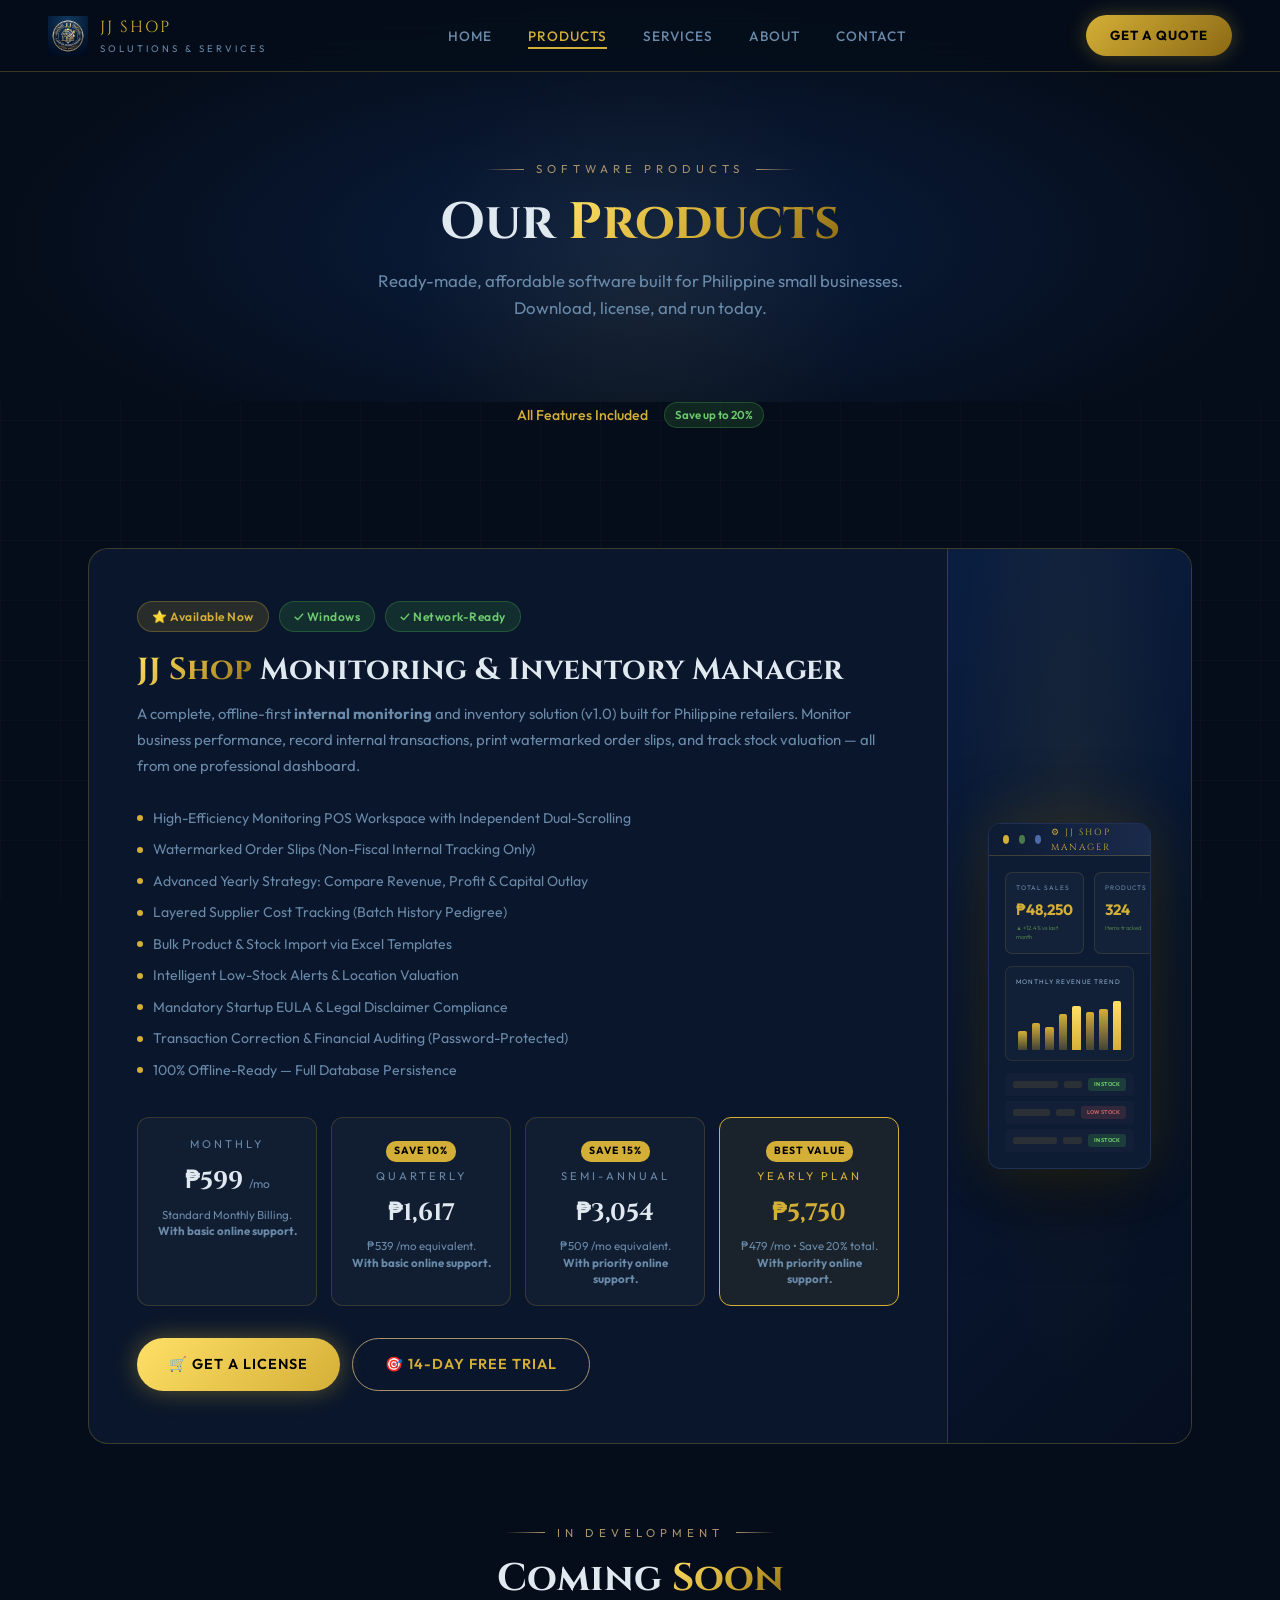
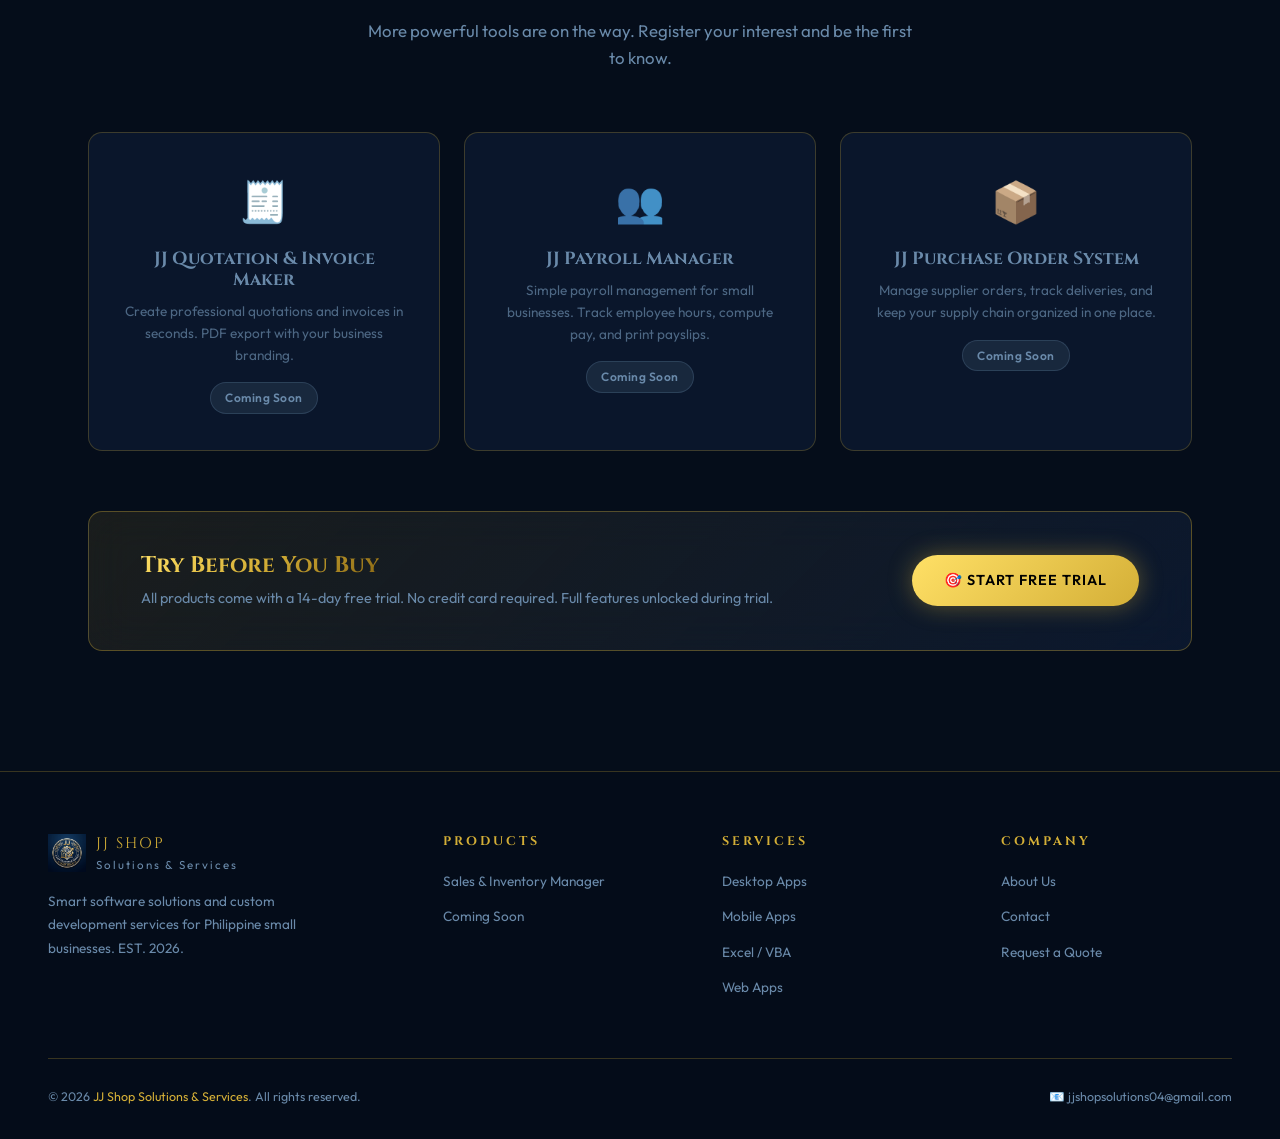
==== commit 89faf53e: "Add files via upload "Removed Money Pulse app from products"" ====
--- a/products.html
+++ b/products.html
@@ -235,16 +235,17 @@
         <span class="badge badge-green">✓ Windows</span>
         <span class="badge badge-green">✓ Network-Ready</span>
       </div>
-      <h2 class="product-title"><span class="gold-text">JJ Shop</span> Sales &amp; Inventory Manager</h2>
-      <p class="product-desc">A complete, offline-first sales and inventory solution built specifically for Philippine retail businesses. Manage products, record sales, print receipts, track customers, and view reports — all from one clean dashboard.</p>
+      <h2 class="product-title"><span class="gold-text">JJ Shop</span> Monitoring &amp; Inventory Manager</h2>
+      <p class="product-desc">A complete, offline-first <strong>internal monitoring</strong> and inventory solution (v1.0) built for Philippine retailers. Monitor business performance, record internal transactions, print watermarked order slips, and track stock valuation — all from one professional dashboard.</p>
       <div class="product-feats">
-        <div class="product-feat"><div class="feat-dot"></div>Side-By-Side POS Workspace with Independent Dual-Scrolling</div>
+        <div class="product-feat"><div class="feat-dot"></div>High-Efficiency Monitoring POS Workspace with Independent Dual-Scrolling</div>
+        <div class="product-feat"><div class="feat-dot"></div>Watermarked Order Slips (Non-Fiscal Internal Tracking Only)</div>
         <div class="product-feat"><div class="feat-dot"></div>Advanced Yearly Strategy: Compare Revenue, Profit & Capital Outlay</div>
         <div class="product-feat"><div class="feat-dot"></div>Layered Supplier Cost Tracking (Batch History Pedigree)</div>
         <div class="product-feat"><div class="feat-dot"></div>Bulk Product & Stock Import via Excel Templates</div>
         <div class="product-feat"><div class="feat-dot"></div>Intelligent Low-Stock Alerts & Location Valuation</div>
-        <div class="product-feat"><div class="feat-dot"></div>Barcode Scanning, SKU Fallback & Label Printing</div>
-        <div class="product-feat"><div class="feat-dot"></div>Mobile access via Secure Local Wi-Fi Network</div>
+        <div class="product-feat"><div class="feat-dot"></div>Mandatory Startup EULA & Legal Disclaimer Compliance</div>
+        <div class="product-feat"><div class="feat-dot"></div>Transaction Correction & Financial Auditing (Password-Protected)</div>
         <div class="product-feat"><div class="feat-dot"></div>100% Offline-Ready — Full Database Persistence</div>
       </div>
 
